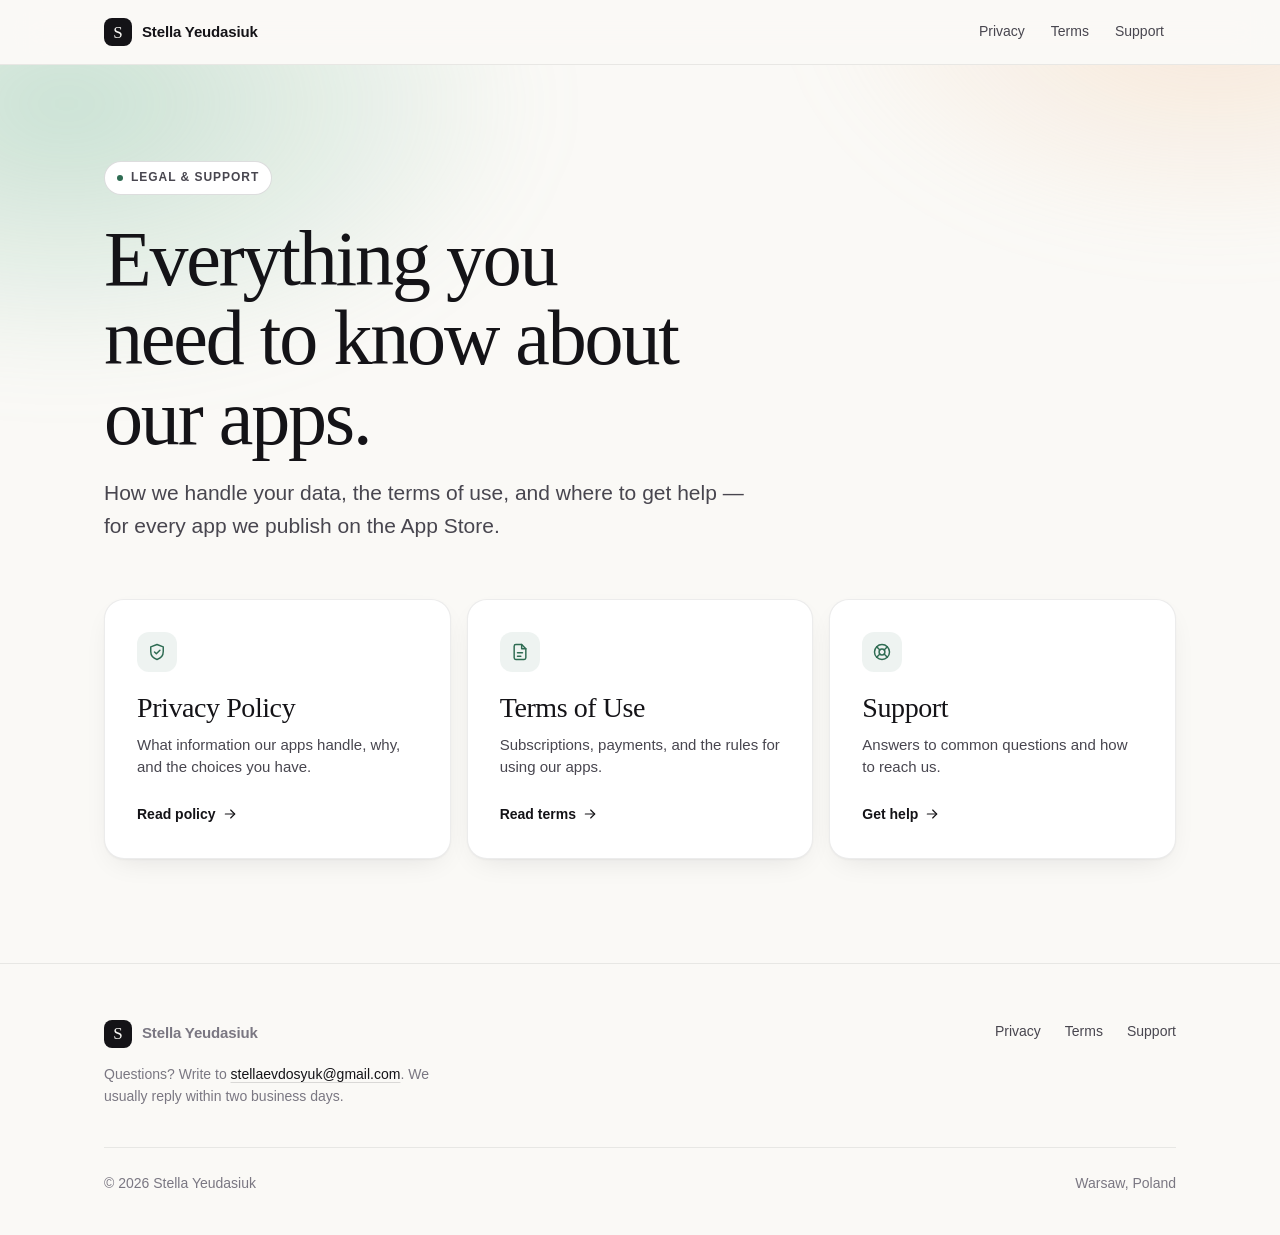
==== index.html @ 8c75b81d "Add privacy, terms and support pages Co-Authored-By: Claude Opus 5.5 (1M context) <noreply@anthropic" ====
<!doctype html>
<html lang="en">
<head>
  <meta charset="utf-8">
  <meta name="viewport" content="width=device-width, initial-scale=1, viewport-fit=cover">
  <title>Stella Yeudasiuk — Legal &amp; Support</title>
  <meta name="description" content="Privacy Policy, Terms of Use and Support for apps by Stella Yeudasiuk.">
  <link rel="canonical" href="https://stellaevdosyuk.github.io/">
  <meta name="theme-color" content="#faf9f6" media="(prefers-color-scheme: light)">
  <meta name="theme-color" content="#0c0c0e" media="(prefers-color-scheme: dark)">
  <meta property="og:type" content="website">
  <meta property="og:title" content="Stella Yeudasiuk — Legal &amp; Support">
  <meta property="og:description" content="Privacy Policy, Terms of Use and Support for apps by Stella Yeudasiuk.">
  <meta property="og:url" content="https://stellaevdosyuk.github.io/">
  <link rel="icon" href="/favicon.svg" type="image/svg+xml">
  <link rel="stylesheet" href="/assets/style.css">
</head>
<body>
  <a class="skip" href="#main">Skip to content</a>

  <header class="nav">
    <div class="wrap nav__inner">
      <a class="brand" href="/" aria-current="page"><span class="brand__mark" aria-hidden="true">S</span><span class="brand__name">Stella Yeudasiuk</span></a>
      <nav class="nav__links" aria-label="Primary">
        <a href="/privacy/">Privacy</a>
        <a href="/terms/">Terms</a>
        <a href="/support/">Support</a>
      </nav>
    </div>
  </header>

  <main id="main">
    <section class="hero">
      <div class="wrap">
        <p class="eyebrow">Legal &amp; Support</p>
        <h1>Everything you need to know about our apps.</h1>
        <p class="lead">How we handle your data, the terms of use, and where to get help — for every app we publish on the App Store.</p>
      </div>
    </section>

    <section class="wrap block closing" aria-label="Pages">
      <div class="cards cards--3 cards--large">
        <a class="card" href="/privacy/">
          <div class="card__icon"><svg class="icon" viewBox="0 0 24 24" aria-hidden="true"><path d="M12 3l7.5 2.8v5.7c0 4.6-3.2 8.2-7.5 9.5-4.3-1.3-7.5-4.9-7.5-9.5V5.8L12 3z"/><path d="M9 12l2.2 2.2L15.5 10"/></svg></div>
          <h3>Privacy Policy</h3>
          <p>What information our apps handle, why, and the choices you have.</p>
          <span class="card__more">Read policy <svg class="icon" viewBox="0 0 24 24" aria-hidden="true"><path d="M5 12h14"/><path d="M13 6l6 6-6 6"/></svg></span>
        </a>
        <a class="card" href="/terms/">
          <div class="card__icon"><svg class="icon" viewBox="0 0 24 24" aria-hidden="true"><path d="M14 3H7a2 2 0 0 0-2 2v14a2 2 0 0 0 2 2h10a2 2 0 0 0 2-2V8l-5-5z"/><path d="M14 3v5h5"/><path d="M9 13h6"/><path d="M9 17h4"/></svg></div>
          <h3>Terms of Use</h3>
          <p>Subscriptions, payments, and the rules for using our apps.</p>
          <span class="card__more">Read terms <svg class="icon" viewBox="0 0 24 24" aria-hidden="true"><path d="M5 12h14"/><path d="M13 6l6 6-6 6"/></svg></span>
        </a>
        <a class="card" href="/support/">
          <div class="card__icon"><svg class="icon" viewBox="0 0 24 24" aria-hidden="true"><circle cx="12" cy="12" r="9"/><circle cx="12" cy="12" r="3.5"/><path d="M5.6 5.6l3.9 3.9"/><path d="M14.5 14.5l3.9 3.9"/><path d="M18.4 5.6l-3.9 3.9"/><path d="M9.5 14.5l-3.9 3.9"/></svg></div>
          <h3>Support</h3>
          <p>Answers to common questions and how to reach us.</p>
          <span class="card__more">Get help <svg class="icon" viewBox="0 0 24 24" aria-hidden="true"><path d="M5 12h14"/><path d="M13 6l6 6-6 6"/></svg></span>
        </a>
      </div>
    </section>
  </main>

  <footer class="footer">
    <div class="wrap">
      <div class="footer__top">
        <div>
          <a class="brand" href="/"><span class="brand__mark" aria-hidden="true">S</span><span class="brand__name">Stella Yeudasiuk</span></a>
          <p class="footer__note">Questions? Write to <a href="mailto:stellaevdosyuk@gmail.com">stellaevdosyuk@gmail.com</a>. We usually reply within two business days.</p>
        </div>
        <nav class="footer__links" aria-label="Footer">
          <a href="/privacy/">Privacy</a>
          <a href="/terms/">Terms</a>
          <a href="/support/">Support</a>
        </nav>
      </div>
      <div class="footer__bottom">
        <span>© 2026 Stella Yeudasiuk</span>
        <span>Warsaw, Poland</span>
      </div>
    </div>
  </footer>
</body>
</html>
---- assets/style.css ----
/* ---------- Tokens ---------- */

:root {
  --bg: #faf9f6;
  --bg-elev: #ffffff;
  --glass: rgba(250, 249, 246, 0.78);
  --ink: #141317;
  --ink-2: #48464f;
  --muted: #7a7782;
  --line: rgba(20, 19, 23, 0.08);
  --line-2: rgba(20, 19, 23, 0.14);
  --accent: #2e6b52;
  --accent-soft: rgba(46, 107, 82, 0.08);
  --glow-1: rgba(122, 186, 154, 0.38);
  --glow-2: rgba(240, 192, 150, 0.32);
  --shadow: 0 1px 2px rgba(20, 19, 23, 0.04), 0 10px 30px -12px rgba(20, 19, 23, 0.12);
  --shadow-hover: 0 2px 4px rgba(20, 19, 23, 0.05), 0 22px 44px -18px rgba(20, 19, 23, 0.22);
  --radius: 20px;
  --serif: ui-serif, "New York", "Iowan Old Style", "Palatino Linotype", Georgia, serif;
  --sans: -apple-system, BlinkMacSystemFont, "SF Pro Text", "Segoe UI", Roboto, "Helvetica Neue", Arial, sans-serif;
  color-scheme: light dark;
}

@media (prefers-color-scheme: dark) {
  :root {
    --bg: #0c0c0e;
    --bg-elev: #151518;
    --glass: rgba(12, 12, 14, 0.72);
    --ink: #f3f2ef;
    --ink-2: #c3c1c9;
    --muted: #8e8b96;
    --line: rgba(255, 255, 255, 0.08);
    --line-2: rgba(255, 255, 255, 0.15);
    --accent: #84cfa9;
    --accent-soft: rgba(132, 207, 169, 0.1);
    --glow-1: rgba(64, 140, 106, 0.32);
    --glow-2: rgba(168, 104, 70, 0.22);
    --shadow: 0 1px 2px rgba(0, 0, 0, 0.3), 0 10px 30px -12px rgba(0, 0, 0, 0.5);
    --shadow-hover: 0 2px 4px rgba(0, 0, 0, 0.3), 0 22px 44px -18px rgba(0, 0, 0, 0.7);
  }
}

/* ---------- Base ---------- */

*,
*::before,
*::after {
  box-sizing: border-box;
}

html {
  -webkit-text-size-adjust: 100%;
  text-size-adjust: 100%;
}

@media (prefers-reduced-motion: no-preference) {
  html {
    scroll-behavior: smooth;
  }
}

body {
  margin: 0;
  background: var(--bg);
  color: var(--ink);
  font: 400 17px/1.65 var(--sans);
  -webkit-font-smoothing: antialiased;
  -moz-osx-font-smoothing: grayscale;
  text-rendering: optimizeLegibility;
}

svg {
  display: block;
}

a {
  color: inherit;
}

:focus-visible {
  outline: 2px solid var(--accent);
  outline-offset: 3px;
  border-radius: 6px;
}

.wrap {
  width: 100%;
  max-width: 1120px;
  margin: 0 auto;
  padding-right: 24px;
  padding-left: 24px;
}

.icon {
  width: 20px;
  height: 20px;
  fill: none;
  stroke: currentColor;
  stroke-width: 1.75;
  stroke-linecap: round;
  stroke-linejoin: round;
  flex: none;
}

.skip {
  position: absolute;
  left: 16px;
  top: -60px;
  z-index: 100;
  padding: 10px 16px;
  border-radius: 999px;
  background: var(--ink);
  color: var(--bg);
  font-size: 14px;
  font-weight: 600;
  text-decoration: none;
}

.skip:focus {
  top: 12px;
}

/* ---------- Navigation ---------- */

.nav {
  position: sticky;
  top: 0;
  z-index: 50;
  background: var(--glass);
  -webkit-backdrop-filter: saturate(180%) blur(20px);
  backdrop-filter: saturate(180%) blur(20px);
  border-bottom: 1px solid var(--line);
}

.nav__inner {
  display: flex;
  align-items: center;
  justify-content: space-between;
  gap: 16px;
  height: 64px;
}

.brand {
  display: inline-flex;
  align-items: center;
  gap: 10px;
  min-width: 0;
  font-size: 15px;
  font-weight: 600;
  letter-spacing: -0.01em;
  text-decoration: none;
}

.brand__mark {
  display: grid;
  place-items: center;
  flex: none;
  width: 28px;
  height: 28px;
  border-radius: 8px;
  background: var(--ink);
  color: var(--bg);
  font: 500 17px/1 var(--serif);
}

.brand__name {
  overflow: hidden;
  white-space: nowrap;
  text-overflow: ellipsis;
}

.nav__links {
  display: flex;
  gap: 2px;
}

.nav__links a {
  padding: 8px 12px;
  border-radius: 999px;
  color: var(--ink-2);
  font-size: 14px;
  font-weight: 500;
  text-decoration: none;
  transition: background-color 0.2s, color 0.2s;
}

.nav__links a:hover,
.nav__links a[aria-current="page"] {
  background: var(--line);
  color: var(--ink);
}

.progress {
  position: fixed;
  inset: 0 0 auto;
  z-index: 60;
  height: 2px;
  pointer-events: none;
}

.progress span {
  display: block;
  height: 100%;
  background: var(--accent);
  transform: scaleX(0);
  transform-origin: 0 50%;
}

/* ---------- Hero ---------- */

.hero {
  position: relative;
  isolation: isolate;
  overflow: hidden;
  padding: 96px 0 56px;
}

.hero::before {
  content: "";
  position: absolute;
  z-index: -1;
  inset: -60% -20% auto;
  height: 160%;
  background:
    radial-gradient(38% 46% at 18% 42%, var(--glow-1), transparent 70%),
    radial-gradient(32% 40% at 82% 30%, var(--glow-2), transparent 70%);
  filter: blur(36px);
  pointer-events: none;
}

.eyebrow {
  display: inline-flex;
  align-items: center;
  gap: 8px;
  margin: 0 0 24px;
  padding: 6px 12px;
  border: 1px solid var(--line-2);
  border-radius: 999px;
  background: var(--bg-elev);
  color: var(--ink-2);
  font-size: 12px;
  font-weight: 600;
  letter-spacing: 0.08em;
  text-transform: uppercase;
}

.eyebrow::before {
  content: "";
  width: 6px;
  height: 6px;
  border-radius: 50%;
  background: var(--accent);
}

h1 {
  max-width: 15ch;
  margin: 0 0 20px;
  font: 500 clamp(44px, 7.2vw, 78px)/1.02 var(--serif);
  letter-spacing: -0.028em;
}

.lead {
  max-width: 56ch;
  margin: 0;
  color: var(--ink-2);
  font-size: clamp(18px, 2vw, 21px);
  line-height: 1.55;
}

.meta {
  display: flex;
  flex-wrap: wrap;
  gap: 8px 0;
  margin: 28px 0 0;
  padding: 0;
  list-style: none;
  color: var(--muted);
  font-size: 14px;
}

.meta li + li::before {
  content: "·";
  margin: 0 12px;
}

.actions {
  display: flex;
  flex-wrap: wrap;
  gap: 12px;
  margin-top: 36px;
}

.hint {
  margin: 16px 0 0;
  color: var(--muted);
  font-size: 14px;
}

/* ---------- Buttons ---------- */

.btn {
  display: inline-flex;
  align-items: center;
  justify-content: center;
  gap: 10px;
  height: 50px;
  padding: 0 24px;
  border: 1px solid transparent;
  border-radius: 999px;
  font: 600 15px/1 var(--sans);
  text-decoration: none;
  cursor: pointer;
  transition: opacity 0.2s, background-color 0.2s, transform 0.15s;
}

.btn:active {
  transform: scale(0.98);
}

.btn .icon {
  width: 18px;
  height: 18px;
}

.btn--primary {
  background: var(--ink);
  color: var(--bg);
}

.btn--primary:hover {
  opacity: 0.86;
}

.btn--ghost {
  border-color: var(--line-2);
  background: var(--bg-elev);
  color: var(--ink);
}

.btn--ghost:hover {
  background: var(--line);
}

/* ---------- Cards ---------- */

.block {
  padding-bottom: 24px;
}

.block__head {
  display: flex;
  flex-wrap: wrap;
  align-items: baseline;
  justify-content: space-between;
  gap: 4px 16px;
  margin-bottom: 16px;
}

.label {
  margin: 0;
  color: var(--muted);
  font-size: 12px;
  font-weight: 600;
  letter-spacing: 0.08em;
  text-transform: uppercase;
}

.block__note {
  margin: 0;
  color: var(--muted);
  font-size: 13px;
}

.cards {
  display: grid;
  grid-template-columns: repeat(4, minmax(0, 1fr));
  gap: 16px;
}

.cards--3 {
  grid-template-columns: repeat(3, minmax(0, 1fr));
}

.card {
  display: flex;
  flex-direction: column;
  padding: 24px;
  border: 1px solid var(--line);
  border-radius: var(--radius);
  background: var(--bg-elev);
  box-shadow: var(--shadow);
}

.card__icon {
  display: grid;
  place-items: center;
  width: 40px;
  height: 40px;
  margin-bottom: 20px;
  border-radius: 12px;
  background: var(--accent-soft);
  color: var(--accent);
}

.card h3 {
  margin: 0 0 6px;
  font-size: 17px;
  font-weight: 600;
  line-height: 1.3;
  letter-spacing: -0.01em;
}

.card p {
  margin: 0;
  color: var(--ink-2);
  font-size: 15px;
  line-height: 1.5;
}

a.card {
  text-decoration: none;
  transition: transform 0.25s ease, box-shadow 0.25s ease, border-color 0.25s;
}

a.card:hover {
  transform: translateY(-2px);
  border-color: var(--line-2);
  box-shadow: var(--shadow-hover);
}

.card__more {
  display: inline-flex;
  align-items: center;
  gap: 6px;
  margin-top: auto;
  padding-top: 24px;
  color: var(--ink);
  font-size: 14px;
  font-weight: 600;
}

.card__more .icon {
  width: 16px;
  height: 16px;
  transition: transform 0.25s ease;
}

a.card:hover .card__more .icon {
  transform: translateX(3px);
}

.cards--large .card {
  min-height: 260px;
  padding: 32px;
}

.cards--large .card h3 {
  margin-bottom: 10px;
  font: 500 28px/1.15 var(--serif);
  letter-spacing: -0.015em;
}

/* ---------- Document ---------- */

.doc {
  display: grid;
  grid-template-columns: 220px minmax(0, 1fr);
  gap: 72px;
  padding-top: 56px;
  padding-bottom: 104px;
}

.toc {
  position: sticky;
  top: 96px;
  align-self: start;
  max-height: calc(100vh - 128px);
  overflow: auto;
}

.toc summary {
  margin-bottom: 14px;
  color: var(--muted);
  font-size: 12px;
  font-weight: 600;
  letter-spacing: 0.08em;
  text-transform: uppercase;
  list-style: none;
}

.toc summary::-webkit-details-marker {
  display: none;
}

.toc ol {
  margin: 0;
  padding: 0;
  border-left: 1px solid var(--line);
  list-style: none;
}

.toc a {
  display: block;
  margin-left: -1px;
  padding: 6px 0 6px 16px;
  border-left: 1px solid transparent;
  color: var(--muted);
  font-size: 14px;
  line-height: 1.4;
  text-decoration: none;
  transition: color 0.2s, border-color 0.2s;
}

.toc a:hover {
  color: var(--ink);
}

.toc a.is-active {
  border-left-color: var(--ink);
  color: var(--ink);
}

.prose {
  max-width: 720px;
}

.prose .intro {
  margin: 0 0 40px;
  color: var(--ink);
  font-size: 19px;
  line-height: 1.6;
}

.prose section {
  padding: 40px 0 24px;
  border-top: 1px solid var(--line);
  scroll-margin-top: 80px;
}

.prose h2 {
  margin: 0 0 18px;
  font: 500 clamp(26px, 3vw, 32px)/1.2 var(--serif);
  letter-spacing: -0.015em;
}

.num {
  display: block;
  margin-bottom: 12px;
  color: var(--accent);
  font: 600 13px/1 var(--sans);
  font-variant-numeric: tabular-nums;
  letter-spacing: 0.06em;
}

.prose p {
  margin: 0 0 16px;
  color: var(--ink-2);
}

.prose ul {
  margin: 0 0 16px;
  padding: 0;
  list-style: none;
}

.prose li {
  position: relative;
  margin: 10px 0;
  padding-left: 24px;
  color: var(--ink-2);
}

.prose li::before {
  content: "";
  position: absolute;
  left: 4px;
  top: 0.68em;
  width: 6px;
  height: 6px;
  border-radius: 50%;
  background: var(--accent);
  opacity: 0.75;
}

.prose strong {
  color: var(--ink);
  font-weight: 600;
}

.prose a,
.faq a,
.footer__note a {
  color: var(--ink);
  text-decoration: underline;
  text-decoration-color: var(--line-2);
  text-decoration-thickness: 1px;
  text-underline-offset: 3px;
  transition: text-decoration-color 0.2s;
}

.prose a:hover,
.faq a:hover,
.footer__note a:hover {
  text-decoration-color: currentColor;
}

.callout {
  display: flex;
  gap: 16px;
  margin-top: 24px;
  padding: 20px 24px;
  border-radius: 16px;
  background: var(--accent-soft);
  color: var(--ink);
  font-size: 15px;
  line-height: 1.55;
}

.callout .icon {
  margin-top: 1px;
  color: var(--accent);
}

.callout p {
  margin: 0;
  color: inherit;
}

/* ---------- Contact ---------- */

.contact {
  margin: 8px 0 16px;
  border: 1px solid var(--line);
  border-radius: 16px;
  background: var(--bg-elev);
  overflow: hidden;
}

.contact__row {
  display: flex;
  align-items: center;
  gap: 16px;
  padding: 18px 20px;
}

.contact__row + .contact__row {
  border-top: 1px solid var(--line);
}

.contact__row .icon {
  color: var(--muted);
}

.contact__label {
  min-width: 84px;
  color: var(--muted);
  font-size: 14px;
}

.contact__value {
  min-width: 0;
  overflow-wrap: anywhere;
  color: var(--ink);
  font-weight: 500;
}

a.contact__value {
  text-decoration: none;
}

a.contact__value:hover {
  text-decoration: underline;
  text-underline-offset: 3px;
}

/* ---------- FAQ ---------- */

.section {
  padding: 72px 0;
}

.section__title {
  margin: 0 0 32px;
  font: 500 clamp(32px, 4vw, 44px)/1.1 var(--serif);
  letter-spacing: -0.02em;
}

.faq {
  max-width: 820px;
  border-top: 1px solid var(--line);
}

.faq details {
  border-bottom: 1px solid var(--line);
}

.faq summary {
  display: flex;
  align-items: center;
  justify-content: space-between;
  gap: 24px;
  padding: 24px 0;
  font: 500 clamp(19px, 2.2vw, 22px)/1.35 var(--serif);
  letter-spacing: -0.01em;
  list-style: none;
  cursor: pointer;
}

.faq summary::-webkit-details-marker {
  display: none;
}

.plus {
  position: relative;
  flex: none;
  width: 32px;
  height: 32px;
  border: 1px solid var(--line-2);
  border-radius: 50%;
  transition: transform 0.25s ease, background-color 0.2s;
}

.plus::before,
.plus::after {
  content: "";
  position: absolute;
  top: 50%;
  left: 50%;
  width: 12px;
  height: 1.5px;
  border-radius: 1px;
  background: var(--ink);
  transform: translate(-50%, -50%);
}

.plus::after {
  transform: translate(-50%, -50%) rotate(90deg);
}

.faq summary:hover .plus {
  background: var(--line);
}

.faq details[open] .plus {
  transform: rotate(45deg);
}

.answer {
  padding: 0 56px 28px 0;
  color: var(--ink-2);
}

.answer p {
  margin: 0 0 12px;
}

.answer p:last-child {
  margin-bottom: 0;
}

.panel {
  display: flex;
  flex-wrap: wrap;
  align-items: center;
  justify-content: space-between;
  gap: 24px 40px;
  padding: 48px;
  border-radius: 28px;
  background: var(--ink);
  color: var(--bg);
}

.panel h2 {
  margin: 0 0 8px;
  font: 500 clamp(28px, 3.4vw, 38px)/1.15 var(--serif);
  letter-spacing: -0.02em;
}

.panel p {
  margin: 0;
  opacity: 0.72;
}

.panel .btn--primary {
  background: var(--bg);
  color: var(--ink);
}

.closing {
  padding-bottom: 104px;
}

.hero--tall {
  padding-bottom: 140px;
}

/* ---------- Footer ---------- */

.footer {
  padding: 56px 0 40px;
  border-top: 1px solid var(--line);
  color: var(--muted);
  font-size: 14px;
}

.footer__top {
  display: flex;
  flex-wrap: wrap;
  justify-content: space-between;
  gap: 32px;
}

.footer__note {
  max-width: 46ch;
  margin: 16px 0 0;
  line-height: 1.55;
}

.footer__links {
  display: flex;
  gap: 24px;
}

.footer__links a {
  color: var(--ink-2);
  text-decoration: none;
}

.footer__links a:hover {
  color: var(--ink);
}

.footer__bottom {
  display: flex;
  flex-wrap: wrap;
  justify-content: space-between;
  gap: 8px 24px;
  margin-top: 40px;
  padding-top: 24px;
  border-top: 1px solid var(--line);
}

.footer__bottom a {
  color: inherit;
  text-decoration: none;
}

.footer__bottom a:hover {
  color: var(--ink);
}

/* ---------- Responsive ---------- */

@media (max-width: 1000px) {
  .cards {
    grid-template-columns: repeat(2, minmax(0, 1fr));
  }

  .cards--3 {
    grid-template-columns: minmax(0, 1fr);
  }
}

@media (max-width: 959px) {
  .doc {
    grid-template-columns: minmax(0, 1fr);
    gap: 24px;
    padding-top: 32px;
    padding-bottom: 72px;
  }

  .toc {
    position: static;
    max-height: none;
    border: 1px solid var(--line);
    border-radius: 16px;
    background: var(--bg-elev);
  }

  .toc summary {
    display: flex;
    align-items: center;
    justify-content: space-between;
    margin: 0;
    padding: 16px 20px;
    cursor: pointer;
  }

  .toc summary::after {
    content: "";
    width: 7px;
    height: 7px;
    margin-top: -4px;
    border-right: 1.5px solid currentColor;
    border-bottom: 1.5px solid currentColor;
    transform: rotate(45deg);
    transition: transform 0.2s;
  }

  .toc[open] summary::after {
    margin-top: 4px;
    transform: rotate(-135deg);
  }

  .toc ol {
    padding: 0 20px 12px;
    border: 0;
  }

  .toc a {
    margin: 0;
    padding: 8px 0;
    border: 0;
    font-size: 15px;
  }
}

@media (max-width: 600px) {
  body {
    font-size: 16px;
  }

  .wrap {
    padding-right: 16px;
    padding-left: 16px;
  }

  .nav__inner {
    height: 56px;
  }

  .nav__links a {
    padding: 8px 10px;
  }

  .hero {
    padding: 64px 0 40px;
  }

  .meta {
    gap: 6px 16px;
  }

  .meta li + li::before {
    content: none;
  }

  .cards {
    grid-template-columns: minmax(0, 1fr);
    gap: 12px;
  }

  .card,
  .cards--large .card {
    display: grid;
    grid-template-columns: 40px minmax(0, 1fr);
    align-content: start;
    column-gap: 16px;
    min-height: 0;
    padding: 20px;
  }

  .card__icon {
    grid-row: span 2;
    margin-bottom: 0;
  }

  .card h3,
  .card p,
  .card__more {
    grid-column: 2;
  }

  .cards--large .card h3 {
    font-size: 24px;
  }

  .card__more {
    padding-top: 14px;
  }

  .prose section {
    padding-top: 32px;
  }

  .actions .btn {
    flex: 1 1 100%;
  }

  .answer {
    padding-right: 0;
  }

  .panel {
    padding: 32px 24px;
    border-radius: 24px;
  }

  .panel .btn {
    width: 100%;
  }

  .contact__label {
    min-width: 72px;
  }
}

@media (max-width: 420px) {
  .brand__name {
    display: none;
  }
}

/* ---------- Print ---------- */

@media print {
  :root {
    --bg: #fff;
    --bg-elev: #fff;
    --ink: #000;
    --ink-2: #222;
    --muted: #555;
  }

  .nav,
  .toc,
  .progress,
  .footer__links,
  .hero::before,
  .block {
    display: none;
  }

  .hero {
    padding: 0 0 16px;
  }

  .doc {
    display: block;
    padding: 0;
  }

  .card,
  .contact {
    box-shadow: none;
  }
}
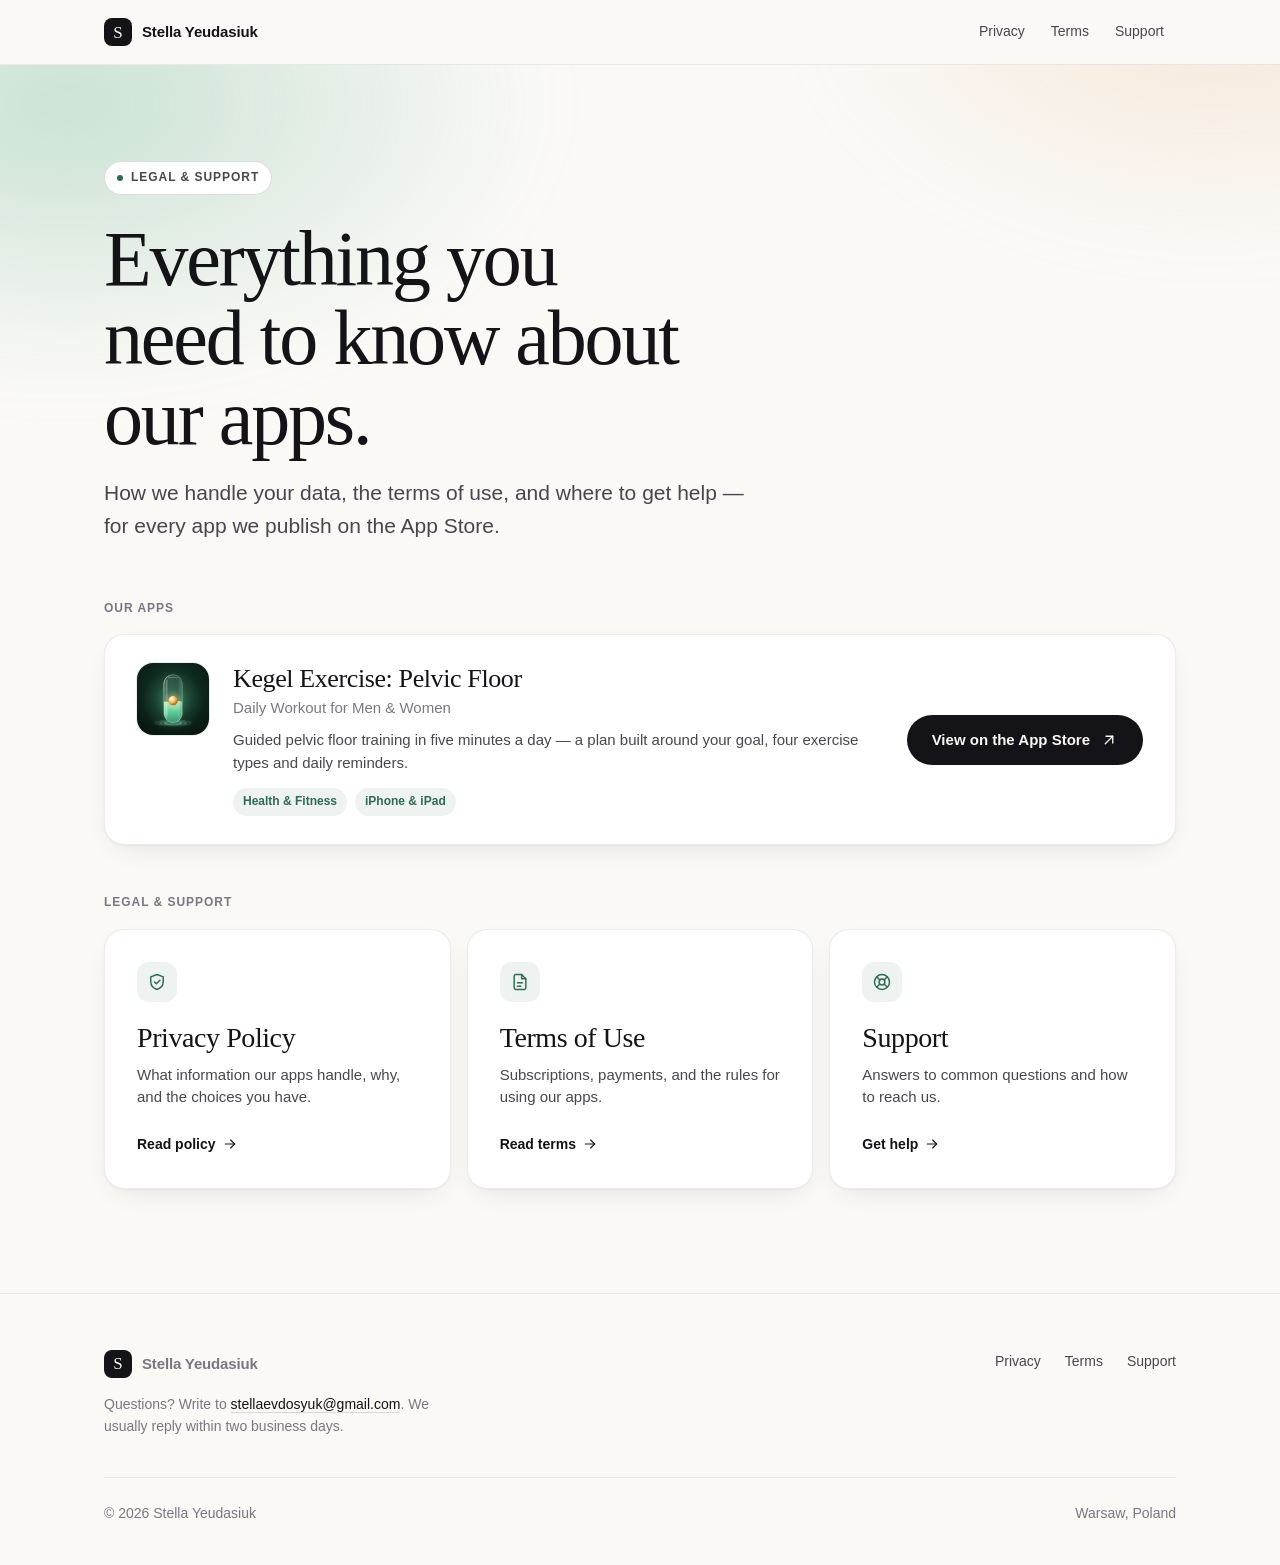
==== commit 8e2845a0: "Add apps section with Kegel to the home page Co-Authored-By: Claude Opus 5.5 <noreply@anthropic.com>" ====
--- a/index.html
+++ b/index.html
@@ -4,13 +4,13 @@
   <meta charset="utf-8">
   <meta name="viewport" content="width=device-width, initial-scale=1, viewport-fit=cover">
   <title>Stella Yeudasiuk — Legal &amp; Support</title>
-  <meta name="description" content="Privacy Policy, Terms of Use and Support for apps by Stella Yeudasiuk.">
+  <meta name="description" content="Apps by Stella Yeudasiuk, with the Privacy Policy, Terms of Use and Support for each of them.">
   <link rel="canonical" href="https://stellaevdosyuk.github.io/">
   <meta name="theme-color" content="#faf9f6" media="(prefers-color-scheme: light)">
   <meta name="theme-color" content="#0c0c0e" media="(prefers-color-scheme: dark)">
   <meta property="og:type" content="website">
   <meta property="og:title" content="Stella Yeudasiuk — Legal &amp; Support">
-  <meta property="og:description" content="Privacy Policy, Terms of Use and Support for apps by Stella Yeudasiuk.">
+  <meta property="og:description" content="Apps by Stella Yeudasiuk, with the Privacy Policy, Terms of Use and Support for each of them.">
   <meta property="og:url" content="https://stellaevdosyuk.github.io/">
   <link rel="icon" href="/favicon.svg" type="image/svg+xml">
   <link rel="stylesheet" href="/assets/style.css">
@@ -38,7 +38,34 @@
       </div>
     </section>
 
-    <section class="wrap block closing" aria-label="Pages">
+    <section class="wrap block block--apps" id="apps" aria-labelledby="apps-title">
+      <div class="block__head">
+        <h2 class="label" id="apps-title">Our apps</h2>
+      </div>
+      <ul class="apps">
+        <li class="app">
+          <img class="app__icon" src="/assets/apps/kegel.png" width="72" height="72" alt="">
+          <div class="app__body">
+            <h3>Kegel Exercise: Pelvic Floor</h3>
+            <p class="app__tagline">Daily Workout for Men &amp; Women</p>
+            <p>Guided pelvic floor training in five minutes a day — a plan built around your goal, four exercise types and daily reminders.</p>
+            <ul class="app__meta">
+              <li>Health &amp; Fitness</li>
+              <li>iPhone &amp; iPad</li>
+            </ul>
+          </div>
+          <a class="btn btn--primary app__cta" href="https://apps.apple.com/app/id6812424053" aria-label="Kegel Exercise: Pelvic Floor on the App Store">
+            View on the App Store
+            <svg class="icon" viewBox="0 0 24 24" aria-hidden="true"><path d="M7 17L17 7"/><path d="M8 7h9v9"/></svg>
+          </a>
+        </li>
+      </ul>
+    </section>
+
+    <section class="wrap block closing" aria-labelledby="pages-title">
+      <div class="block__head">
+        <h2 class="label" id="pages-title">Legal &amp; support</h2>
+      </div>
       <div class="cards cards--3 cards--large">
         <a class="card" href="/privacy/">
           <div class="card__icon"><svg class="icon" viewBox="0 0 24 24" aria-hidden="true"><path d="M12 3l7.5 2.8v5.7c0 4.6-3.2 8.2-7.5 9.5-4.3-1.3-7.5-4.9-7.5-9.5V5.8L12 3z"/><path d="M9 12l2.2 2.2L15.5 10"/></svg></div>
--- a/assets/style.css
+++ b/assets/style.css
@@ -460,6 +460,76 @@
   letter-spacing: -0.015em;
 }
 
+/* ---------- Apps ---------- */
+
+.block--apps {
+  padding-bottom: 48px;
+}
+
+.apps {
+  display: grid;
+  gap: 16px;
+  margin: 0;
+  padding: 0;
+  list-style: none;
+}
+
+.app {
+  display: grid;
+  grid-template-columns: 72px minmax(0, 1fr) auto;
+  align-items: center;
+  gap: 24px;
+  padding: 28px 32px;
+  border: 1px solid var(--line);
+  border-radius: var(--radius);
+  background: var(--bg-elev);
+  box-shadow: var(--shadow);
+}
+
+.app__icon {
+  align-self: start;
+  width: 72px;
+  height: 72px;
+  border-radius: 22.5%;
+  box-shadow: 0 0 0 1px var(--line);
+}
+
+.app h3 {
+  margin: 0;
+  font: 500 26px/1.2 var(--serif);
+  letter-spacing: -0.015em;
+}
+
+.app p {
+  margin: 0;
+  color: var(--ink-2);
+  font-size: 15px;
+  line-height: 1.5;
+}
+
+.app .app__tagline {
+  margin: 2px 0 10px;
+  color: var(--muted);
+}
+
+.app__meta {
+  display: flex;
+  flex-wrap: wrap;
+  gap: 8px;
+  margin: 14px 0 0;
+  padding: 0;
+  list-style: none;
+}
+
+.app__meta li {
+  padding: 4px 10px;
+  border-radius: 999px;
+  background: var(--accent-soft);
+  color: var(--accent);
+  font-size: 12px;
+  font-weight: 600;
+}
+
 /* ---------- Document ---------- */
 
 .doc {
@@ -861,6 +931,17 @@
   }
 }
 
+@media (max-width: 800px) {
+  .app {
+    grid-template-columns: 72px minmax(0, 1fr);
+  }
+
+  .app__cta {
+    grid-column: 2;
+    justify-self: start;
+  }
+}
+
 @media (max-width: 959px) {
   .doc {
     grid-template-columns: minmax(0, 1fr);
@@ -979,6 +1060,31 @@
     padding-top: 14px;
   }
 
+  .block--apps {
+    padding-bottom: 32px;
+  }
+
+  .app {
+    grid-template-columns: 60px minmax(0, 1fr);
+    align-items: start;
+    gap: 16px;
+    padding: 20px;
+  }
+
+  .app__icon {
+    width: 60px;
+    height: 60px;
+  }
+
+  .app h3 {
+    font-size: 22px;
+  }
+
+  .app__cta {
+    grid-column: 1 / -1;
+    justify-self: stretch;
+  }
+
   .prose section {
     padding-top: 32px;
   }
